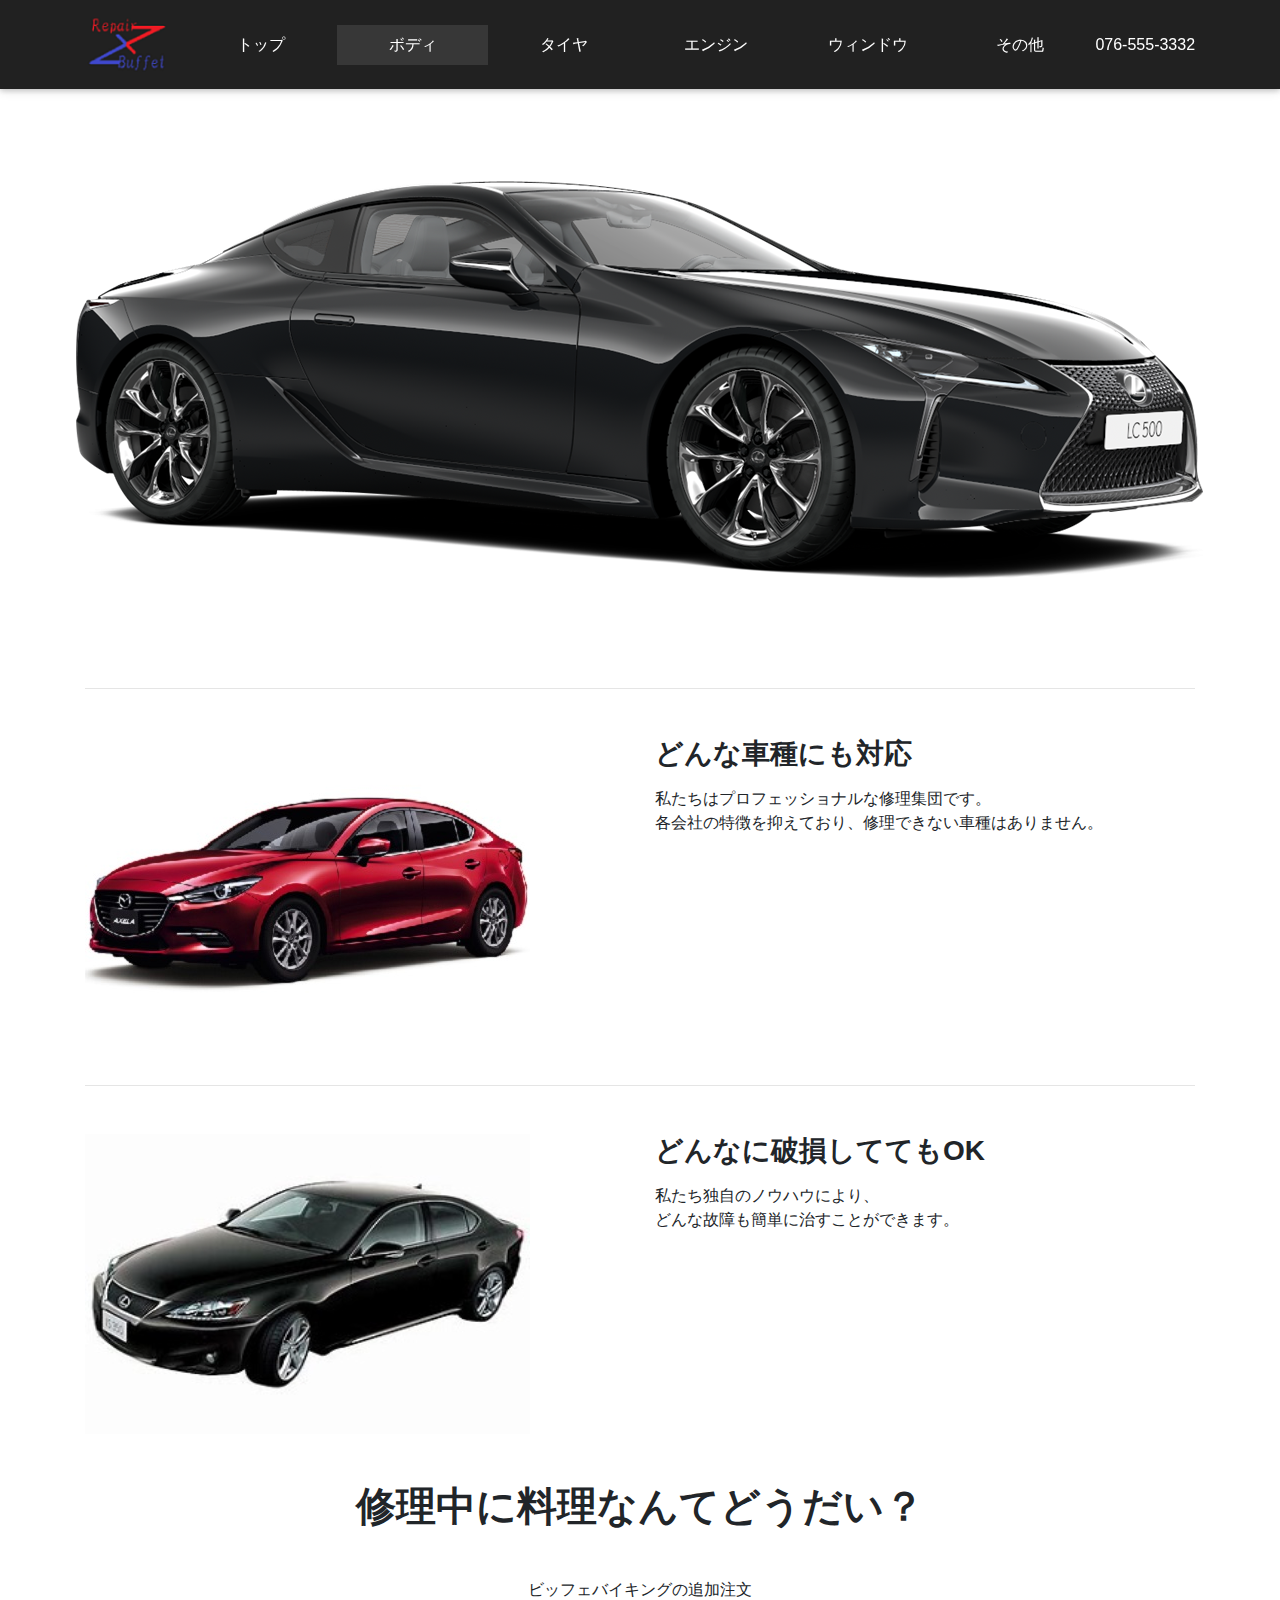
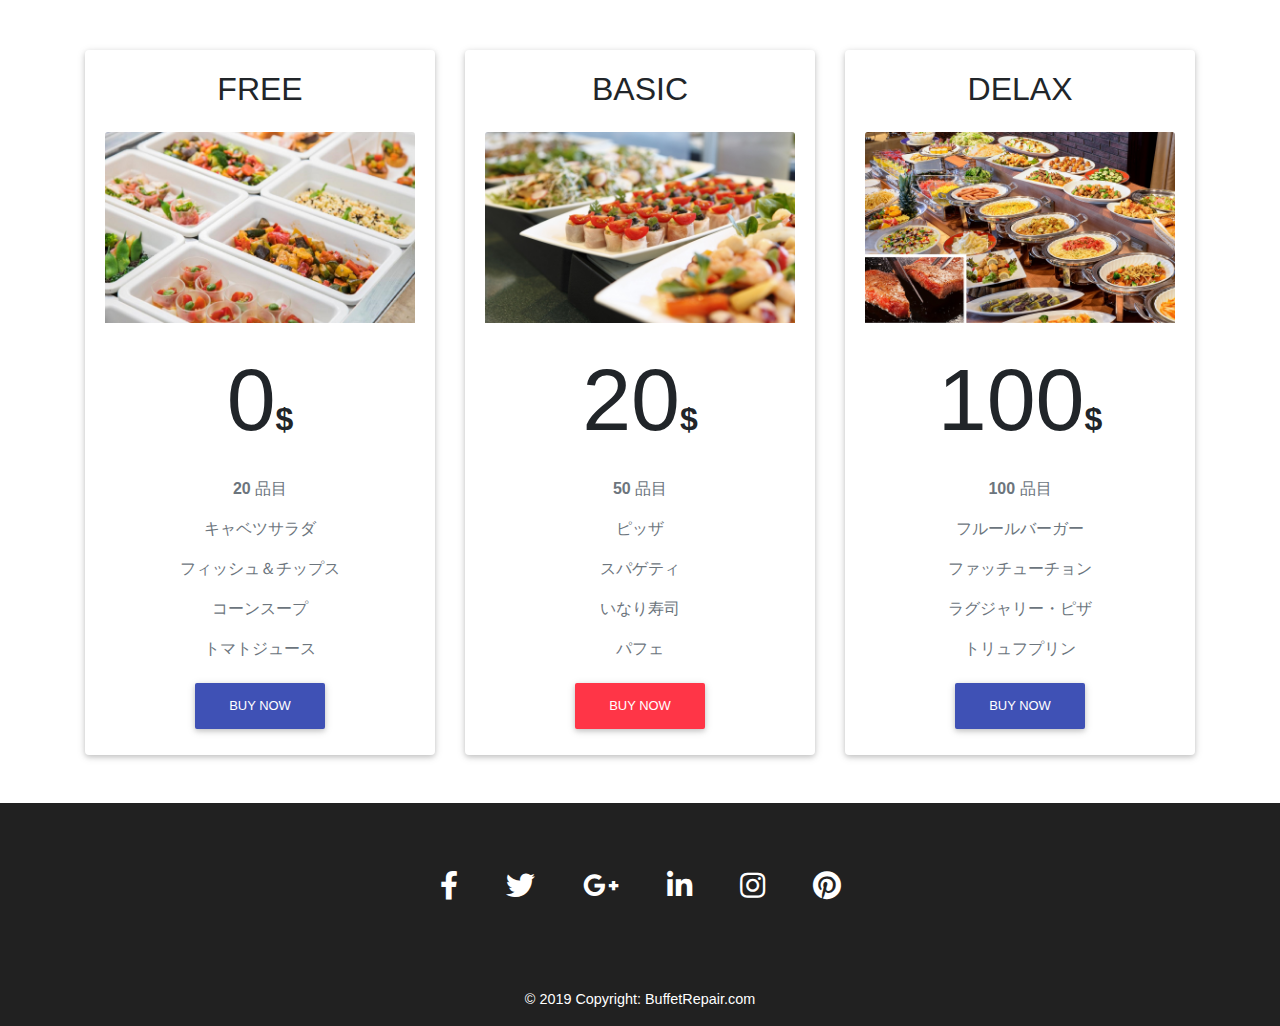
==== body.html @ 9c745245 "my first commit" ====
<!DOCTYPE html>
<html lang="jp">
	<head>
		<meta charset="utf-8">
		<meta name="viewport" content="width=device-width, initial-scale=1, shrink-to-fit=no">
		<meta http-equiv="x-ua-compatible" content="ie=edge">
		<title>BuffetRepair</title>
		<!-- Font Awesome -->
		<link rel="stylesheet" href="https://use.fontawesome.com/releases/v5.8.1/css/all.css">
		<!-- Bootstrap core CSS -->
		<link href="css/bootstrap.min.css" rel="stylesheet">
		<!-- Material Design Bootstrap -->
		<link href="css/mdb.min.css" rel="stylesheet">
		<!-- Your custom styles (optional) -->
		<link href="css/style.min.css" rel="stylesheet">
	</head>
	<body>

		<!-- ヘッダー -->
    <header>

			<!--グローバルナビゲーション-->
			<nav class="navbar fixed-top navbar-expand-lg navbar-dark bg-dark scrolling-navbar">
					<div class="container">

							<!-- ロゴ -->
							<a class="navbar-brand waves-effect" href="https://mdbootstrap.com/docs/jquery/" target="_blank">
									<img src="img/logo.png" />
							</a>

							<!-- Collapse -->
							<button class="navbar-toggler" type="button" data-toggle="collapse" data-target="#navbarSupportedContent" aria-controls="navbarSupportedContent"
									aria-expanded="false" aria-label="Toggle navigation">
									<span class="navbar-toggler-icon"></span>
							</button>

							<!-- Links -->
							<div class="collapse navbar-collapse" id="navbarSupportedContent">

									<!-- Left -->
									<ul class="navbar-nav w-100 nav-justified mr-auto">
											<li class="nav-item">
													<a class="nav-link waves-effect" href="index.html">トップ
													</a>
											</li>
											<li class="nav-item active">
													<a class="nav-link waves-effect" href="body.html">ボディ</a>
													<span class="sr-only">(current)</span>
											</li>
											<li class="nav-item">
													<a class="nav-link waves-effect" href="404.html" target="_blank">タイヤ</a>
											</li>
											<li class="nav-item">
													<a class="nav-link waves-effect" href="404.html" target="_blank">エンジン</a>
											</li>
											<li class="nav-item">
													<a class="nav-link waves-effect" href="404.html" target="_blank">ウィンドウ</a>
											</li>
											<li class="nav-item">
													<a class="nav-link waves-effect" href="404.html" target="_blank">その他</a>
											</li>
											<li>
												<span class="navbar-text white-text">076-555-3332</span>
											</li>
									</ul>
							</div>
					</div>
			</nav>
		</header>
		
		<!--メイン-->
		<main class="mt-5 pt-5">

			<div class="view overlay my-4 zoom">
				<img src="img/body-top.png" class="mx-auto img-fluid" alt="">
			</div>

			<div class="container">

				<hr class="my-5">

				<section class="my-5">

				<div class="row wow fadeInUp">

					<div class="col-lg-6">

						<!-- Featured image -->
						<div class="view overlay">
							<img class="img-fluid" src="img/body1.jpg" alt="Sample image">
							<a>
								<div class="mask rgba-white-slight">
								</div>
							</a>
						</div>
					</div>

					<!-- Grid column -->
					<div class="col-lg-6">

					<!-- Post title -->
					<h3 class="font-weight-bold mb-3">
						<strong>どんな車種にも対応</strong>
					</h3>
					<!-- Excerpt -->
					<p>
						私たちはプロフェッショナルな修理集団です。<br>
						各会社の特徴を抑えており、修理できない車種はありません。<br>
					</p>
					<!-- Post data -->

					</div>

				</div>

				<hr class="my-5">

				<!-- Grid row -->
				<div class="row wow fadeInUp">

					<!-- Grid column -->
					<div class="col-lg-6">
						<!-- Featured image -->
						<div class="view overlay">
							<img class="img-fluid" src="img/body2.png" alt="Sample image">
							<a>
								<div class="mask rgba-white-slight">
								</div>
							</a>
						</div>
					</div>
						<!-- Grid column -->

					<!-- Grid column -->
					<div class="col-lg-6">
					<!-- Post title -->
					<h3 class="font-weight-bold mb-3">
						<strong>どんなに破損しててもOK</strong>
					</h3>
					<p>
							私たち独自のノウハウにより、<br>
							どんな故障も簡単に治すことができます。
					</p>

				</div>

				<hr class="my-5">

			</section>
			
			
			<!-- 値段 -->
			<section class="my-5" id="pricing">

				<!-- Section heading -->
				<h2 class="h1-responsive font-weight-bold text-center my-5">
					修理中に料理なんてどうだい？
				</h2>
				
				<p class="text-center w-responsive mx-auto mb-5">ビッフェバイキングの追加注文</p>
				
				<div class="row wow fadeInUp">

					<div class="col-lg-4 col-md-12 mb-lg-0 mb-4 h-50">

						<!-- Card -->
						<div class="pricing-card card">

							<div class="card-body">

								<!-- Offer -->
								<h2 class="mb-4 text-center">FREE</h2>
								
								<!-- 商品画像 -->
								<img class="card-img-top" src="img/free.jpeg" alt="Card image cap">

								<!--値段 -->
								<h2 class="font-weight-bold text-center my-4"><span class="display-2">0</span>$</h2>

								<ul class="striped mb-0 text-muted list-unstyled text-center">
										<li>
											<p><strong>20</strong> 品目</p>
										</li>

										<li>
											<p>キャベツサラダ</p>
										</li>

										<li>
											<p>フィッシュ＆チップス</p>
										</li>

										<li>
											<p>コーンスープ</p>
										</li>

										<li>
											<p>トマトジュース</p>
										</li>

								</ul>

								<div class="text-center">
									<a class="btn btn-indigo btn-rounded">Buy now</a>
								</div>

							</div>

						</div>

					</div>

					<!-- Grid column -->
					<div class="col-lg-4 col-md-12 mb-lg-0 mb-4">

						<!-- Card -->
						<div class="pricing-card card">

							<!-- Content -->
							<div class="card-body">

								<!-- Offer -->
								<h2 class="mb-4 text-center">BASIC</h2>
								
								<!-- 商品画像 -->
								<img class="card-img-top" src="img/basic.jpg" alt="Card image cap">

								<!--値段 -->
								<h2 class="font-weight-bold text-center my-4"><span class="display-2">20</span>$</h2>
								
								<ul class="striped mb-0 text-muted list-unstyled text-center">
										<li>
											<p><strong>50</strong> 品目</p>
										</li>
										<li>
											<p>ピッザ</p>
										</li>
										<li>
											<p>スパゲティ</p>
										</li>
										<li>
											<p>いなり寿司</p>
										</li>
										<li>
											<p>パフェ</p>
										</li>
								</ul>

								<div class="text-center">
									<a class="btn btn-danger btn-rounded">Buy now</a>
								</div>

							</div>

						</div>
	
					</div>

					<!-- Grid column -->
					<div class="col-lg-4 col-md-12 mb-lg-0 mb-4">

						<!-- Card -->
						<div class="pricing-card card">

							<!-- Content -->
							<div class="card-body">

								<!-- Offer -->
								<h2 class="mb-4 text-center ">DELAX</h2>
								
								<!-- 商品画像 -->
								<img class="card-img-top" src="img/delax.jpg" alt="Card image cap">

								<!--値段 -->
								<h2 class="font-weight-bold text-center my-4"><span class="display-2">100</span>$</h2>
								
								<ul class="striped mb-0 text-muted list-unstyled text-center">
										<li>
											<p><strong>100</strong> 品目</p>
										</li>
										<li>
											<p>フルールバーガー</p>
										</li>
										<li>
											<p>ファッチューチョン</p>
										</li>
										<li>
											<p>ラグジャリー・ピザ</p>
										</li>
										<li>
											<p>トリュフプリン</p>
										</li>
								</ul>

								<div class="text-center">
									<a class="btn btn-indigo btn-rounded">Buy now</a>
								</div>

							</div>

						</div>

					</div>

				</div>
				<!-- Grid row -->

			</section>
			</div>
		</main>
		
		<!--フッター-->
		<footer class="page-footer　text-center font-small bg-dark text-white">
			<!-- Footer Elements -->
			<div class="container">
			<!-- Grid row-->
			<div class="row">
			<!-- Grid column -->
			<div class="col-md-12 py-5">
			<div class="mb-5 flex-center">
			<!-- Facebook -->
			<a class="fb-ic">
				<i class="fab fa-facebook-f fa-lg white-text mr-md-5 mr-3 fa-2x"></i>
			</a>
			<!-- Twitter -->
			<a class="tw-ic">
				<i class="fab fa-twitter fa-lg white-text mr-md-5 mr-3 fa-2x"></i>
			</a>
			<!-- Google +-->
			<a class="gplus-ic">
				<i class="fab fa-google-plus-g fa-lg white-text mr-md-5 mr-3 fa-2x"></i>
			</a>
			<!--Linkedin -->
			<a class="li-ic">
				<i class="fab fa-linkedin-in fa-lg white-text mr-md-5 mr-3 fa-2x"></i>
			</a>
			<!--Instagram-->
			<a class="ins-ic">
				<i class="fab fa-instagram fa-lg white-text mr-md-5 mr-3 fa-2x"></i>
			</a>
			<!--Pinterest-->
			<a class="pin-ic">
				<i class="fab fa-pinterest fa-lg white-text fa-2x"></i>
			</a>
			</div>
			</div>
			</div>
			</div>
			<!--コピーライト-->
			<div class="footer-copyright text-center py-3">
				&#169; 2019 Copyright:
				BuffetRepair.com 
			</div>
		</footer>
		<!-- SCRIPTS -->
		<!-- JQuery -->
		<script type="text/javascript" src="js/jquery-3.4.0.min.js"></script>
		<!-- Bootstrap tooltips -->
		<script type="text/javascript" src="js/popper.min.js"></script>
		<!-- Bootstrap core JavaScript -->
		<script type="text/javascript" src="js/bootstrap.min.js"></script>
		<!-- MDB core JavaScript -->
		<script type="text/javascript" src="js/mdb.min.js"></script>
		<!-- Initializations -->
		<script type="text/javascript">
    // Animations initialization
        new WOW().init();
	</script>
	</body>
</html>
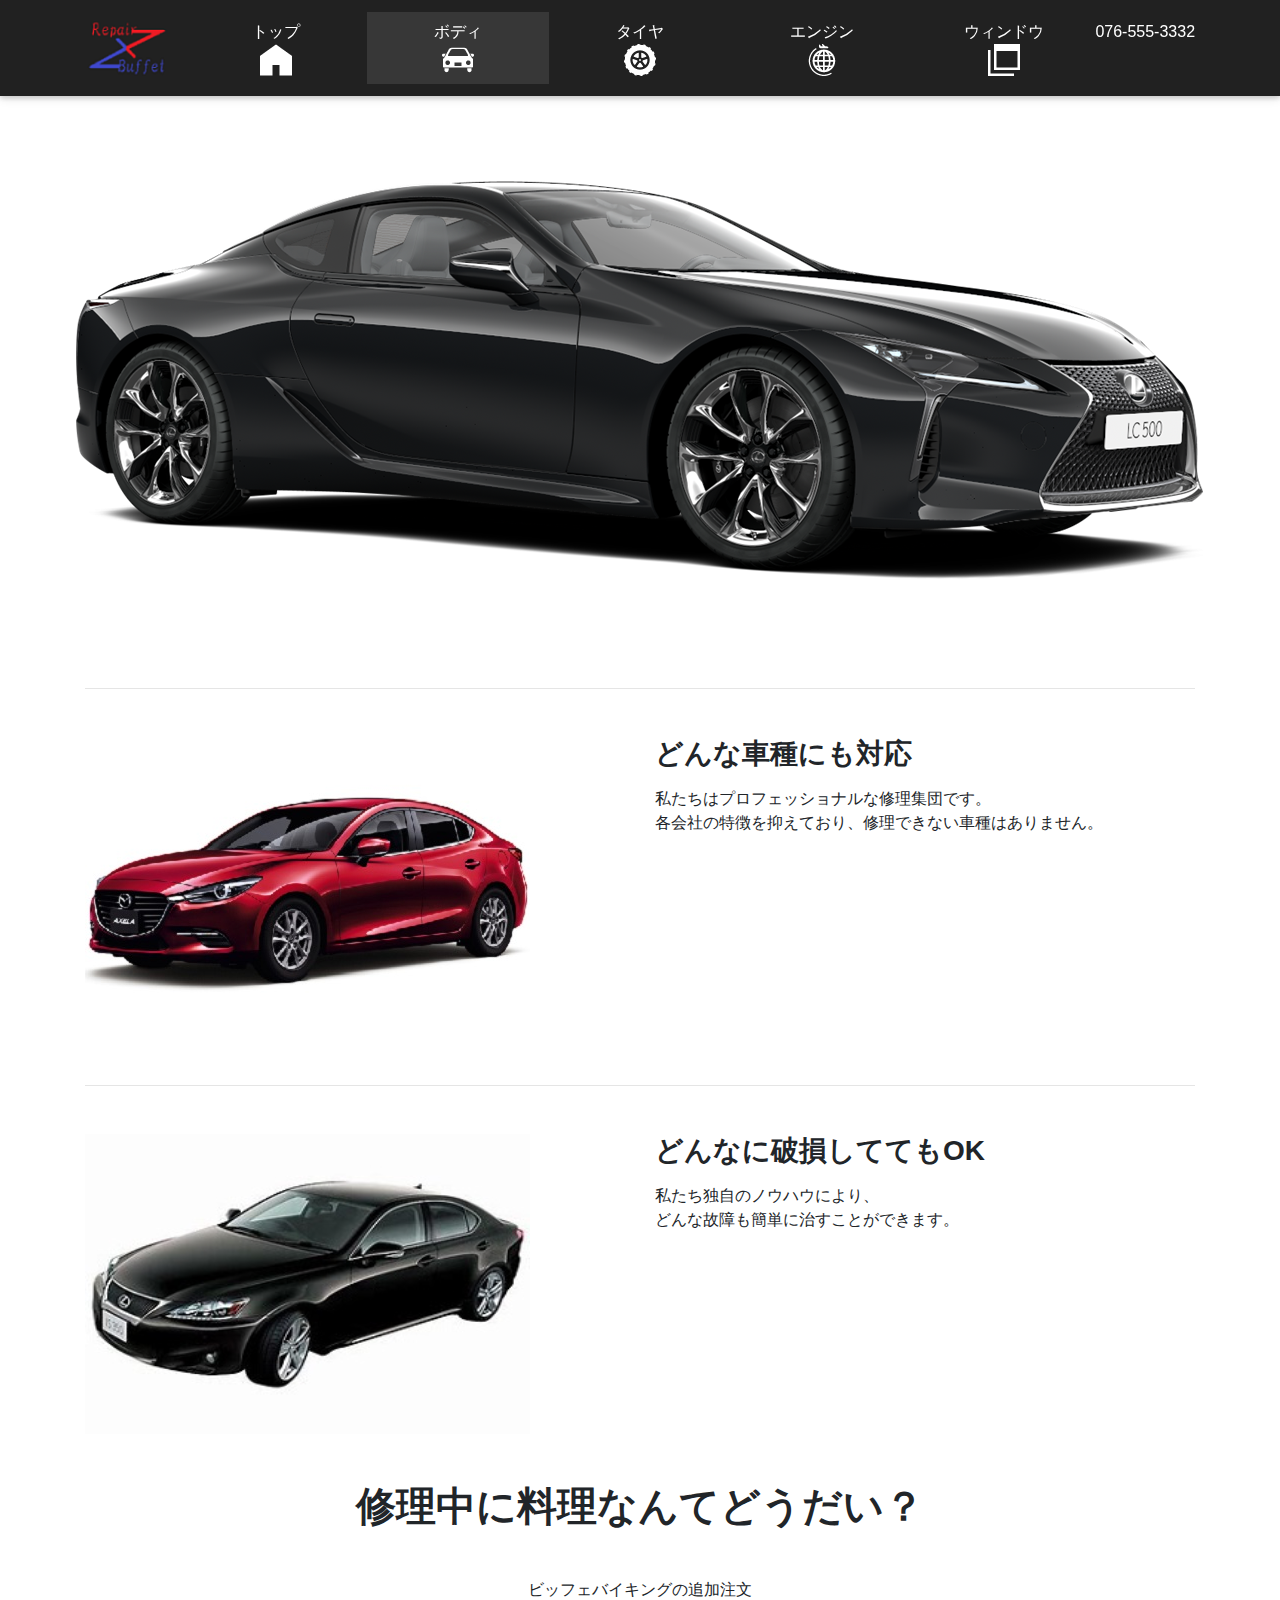
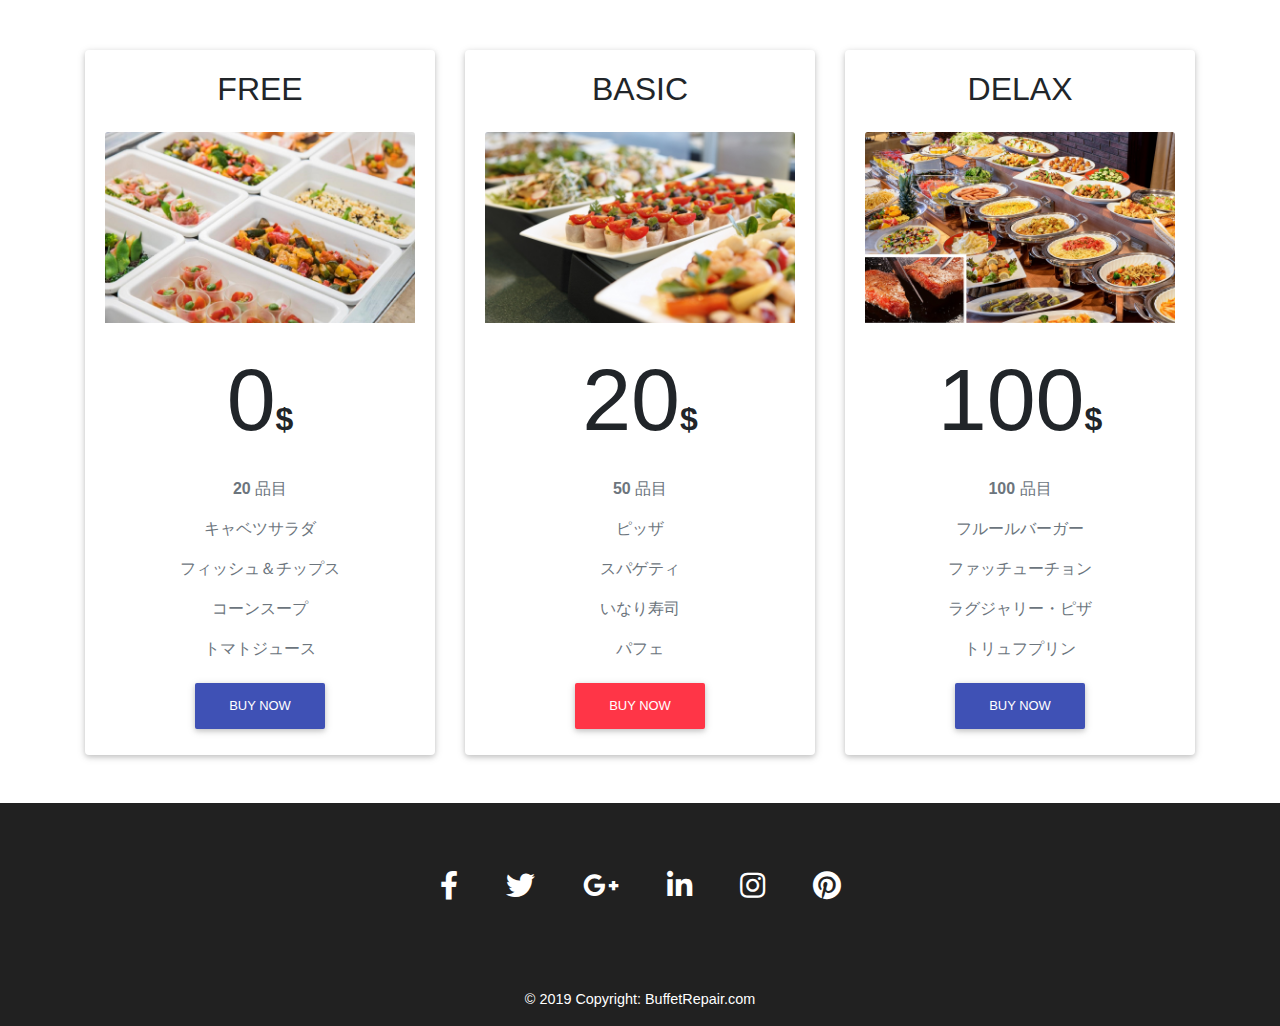
==== commit 0859c261: "2019/07/06" ====
--- a/body.html
+++ b/body.html
@@ -1,85 +1,103 @@
 <!DOCTYPE html>
 <html lang="jp">
-	<head>
-		<meta charset="utf-8">
-		<meta name="viewport" content="width=device-width, initial-scale=1, shrink-to-fit=no">
-		<meta http-equiv="x-ua-compatible" content="ie=edge">
-		<title>BuffetRepair</title>
-		<!-- Font Awesome -->
-		<link rel="stylesheet" href="https://use.fontawesome.com/releases/v5.8.1/css/all.css">
-		<!-- Bootstrap core CSS -->
-		<link href="css/bootstrap.min.css" rel="stylesheet">
-		<!-- Material Design Bootstrap -->
-		<link href="css/mdb.min.css" rel="stylesheet">
-		<!-- Your custom styles (optional) -->
-		<link href="css/style.min.css" rel="stylesheet">
-	</head>
-	<body>
-
-		<!-- ヘッダー -->
-    <header>
-
-			<!--グローバルナビゲーション-->
-			<nav class="navbar fixed-top navbar-expand-lg navbar-dark bg-dark scrolling-navbar">
-					<div class="container">
-
-							<!-- ロゴ -->
-							<a class="navbar-brand waves-effect" href="https://mdbootstrap.com/docs/jquery/" target="_blank">
-									<img src="img/logo.png" />
-							</a>
-
-							<!-- Collapse -->
-							<button class="navbar-toggler" type="button" data-toggle="collapse" data-target="#navbarSupportedContent" aria-controls="navbarSupportedContent"
-									aria-expanded="false" aria-label="Toggle navigation">
-									<span class="navbar-toggler-icon"></span>
-							</button>
-
-							<!-- Links -->
-							<div class="collapse navbar-collapse" id="navbarSupportedContent">
-
-									<!-- Left -->
-									<ul class="navbar-nav w-100 nav-justified mr-auto">
-											<li class="nav-item">
-													<a class="nav-link waves-effect" href="index.html">トップ
-													</a>
-											</li>
-											<li class="nav-item active">
-													<a class="nav-link waves-effect" href="body.html">ボディ</a>
-													<span class="sr-only">(current)</span>
-											</li>
-											<li class="nav-item">
-													<a class="nav-link waves-effect" href="404.html" target="_blank">タイヤ</a>
-											</li>
-											<li class="nav-item">
-													<a class="nav-link waves-effect" href="404.html" target="_blank">エンジン</a>
-											</li>
-											<li class="nav-item">
-													<a class="nav-link waves-effect" href="404.html" target="_blank">ウィンドウ</a>
-											</li>
-											<li class="nav-item">
-													<a class="nav-link waves-effect" href="404.html" target="_blank">その他</a>
-											</li>
-											<li>
-												<span class="navbar-text white-text">076-555-3332</span>
-											</li>
-									</ul>
-							</div>
-					</div>
-			</nav>
-		</header>
-		
-		<!--メイン-->
-		<main class="mt-5 pt-5">
-
-			<div class="view overlay my-4 zoom">
-				<img src="img/body-top.png" class="mx-auto img-fluid" alt="">
+
+<head>
+	<meta charset="utf-8">
+	<meta name="viewport" content="width=device-width, initial-scale=1, shrink-to-fit=no">
+	<meta http-equiv="x-ua-compatible" content="ie=edge">
+	<title>BuffetRepair</title>
+	<!-- Font Awesome -->
+	<link rel="stylesheet" href="https://use.fontawesome.com/releases/v5.8.1/css/all.css">
+	<!-- Bootstrap core CSS -->
+	<link href="css/bootstrap.min.css" rel="stylesheet">
+	<!-- Material Design Bootstrap -->
+	<link href="css/mdb.min.css" rel="stylesheet">
+	<!-- Your custom styles (optional) -->
+	<link href="css/style.min.css" rel="stylesheet">
+</head>
+
+<body>
+
+	<!-- ヘッダー -->
+	<header>
+
+		<!--グローバルナビゲーション-->
+		<nav class="navbar fixed-top navbar-expand-lg navbar-dark bg-dark scrolling-navbar">
+			<div class="container">
+
+				<!-- ロゴ -->
+				<a class="navbar-brand waves-effect" href="https://mdbootstrap.com/docs/jquery/" target="_blank">
+					<img src="img/logo.png" />
+				</a>
+
+				<!-- ハンガーメニュー -->
+				<button class="navbar-toggler" type="button" data-toggle="collapse"
+					data-target="#navbarSupportedContent" aria-controls="navbarSupportedContent" aria-expanded="false"
+					aria-label="Toggle navigation">
+					<span class="navbar-toggler-icon"></span>
+				</button>
+
+				<!-- リンク -->
+				<div class="collapse navbar-collapse" id="navbarSupportedContent">
+
+					<ul class="navbar-nav w-100 nav-justified mr-auto">
+						<li class="nav-item">
+							<a class="nav-link waves-effect" href="index.html">
+								トップ<br />
+								<img src="img/icon-home.png" alt="ホームアイコン" />
+							</a>
+						</li>
+
+						<li class="nav-item active">
+							<a class="nav-link waves-effect" href="body.html">
+								ボディ
+								<span class="sr-only">(current)</span><br />
+								<img src="img/icon-body.png" alt="ボディアイコン" />
+							</a>
+						</li>
+
+						<li class="nav-item">
+							<a class="nav-link waves-effect" href="404.html" target="_blank">
+								タイヤ<br />
+								<img src="img/icon-tire.png" alt="タイヤアイコン" />
+							</a>
+						</li>
+
+						<li class="nav-item">
+							<a class="nav-link waves-effect" href="404.html" target="_blank">
+								エンジン<br />
+								<img src="img/icon-engine.png" alt="エンジンアイコン">
+							</a>
+						</li>
+
+						<li class="nav-item">
+							<a class="nav-link waves-effect" href="404.html" target="_blank">
+								ウィンドウ<br />
+								<img src="img/icon-window.png" alt="ウィンドウアイコン">
+							</a>
+						</li>
+
+						<li>
+							<span class="navbar-text white-text">076-555-3332</span>
+						</li>
+					</ul>
+				</div>
 			</div>
-
-			<div class="container">
-
-				<hr class="my-5">
-
-				<section class="my-5">
+		</nav>
+	</header>
+
+	<!--メイン-->
+	<main class="mt-5 pt-5">
+
+		<div class="view overlay my-4 zoom">
+			<img src="img/body-top.png" class="mx-auto img-fluid" alt="">
+		</div>
+
+		<div class="container">
+
+			<hr class="my-5">
+
+			<section class="my-5">
 
 				<div class="row wow fadeInUp">
 
@@ -95,30 +113,23 @@
 						</div>
 					</div>
 
-					<!-- Grid column -->
 					<div class="col-lg-6">
 
-					<!-- Post title -->
-					<h3 class="font-weight-bold mb-3">
-						<strong>どんな車種にも対応</strong>
-					</h3>
-					<!-- Excerpt -->
-					<p>
-						私たちはプロフェッショナルな修理集団です。<br>
-						各会社の特徴を抑えており、修理できない車種はありません。<br>
-					</p>
-					<!-- Post data -->
-
-					</div>
-
+						<h3 class="font-weight-bold mb-3">
+							<strong>どんな車種にも対応</strong>
+						</h3>
+
+						<p>
+							私たちはプロフェッショナルな修理集団です。<br>
+							各会社の特徴を抑えており、修理できない車種はありません。<br>
+						</p>
+					</div>
 				</div>
 
 				<hr class="my-5">
 
-				<!-- Grid row -->
 				<div class="row wow fadeInUp">
 
-					<!-- Grid column -->
 					<div class="col-lg-6">
 						<!-- Featured image -->
 						<div class="view overlay">
@@ -129,26 +140,24 @@
 							</a>
 						</div>
 					</div>
-						<!-- Grid column -->
 
 					<!-- Grid column -->
 					<div class="col-lg-6">
-					<!-- Post title -->
-					<h3 class="font-weight-bold mb-3">
-						<strong>どんなに破損しててもOK</strong>
-					</h3>
-					<p>
+						<!-- Post title -->
+						<h3 class="font-weight-bold mb-3">
+							<strong>どんなに破損しててもOK</strong>
+						</h3>
+						<p>
 							私たち独自のノウハウにより、<br>
 							どんな故障も簡単に治すことができます。
-					</p>
-
-				</div>
-
-				<hr class="my-5">
+						</p>
+					</div>
+
+					<hr class="my-5">
 
 			</section>
-			
-			
+
+
 			<!-- 値段 -->
 			<section class="my-5" id="pricing">
 
@@ -156,9 +165,9 @@
 				<h2 class="h1-responsive font-weight-bold text-center my-5">
 					修理中に料理なんてどうだい？
 				</h2>
-				
+
 				<p class="text-center w-responsive mx-auto mb-5">ビッフェバイキングの追加注文</p>
-				
+
 				<div class="row wow fadeInUp">
 
 					<div class="col-lg-4 col-md-12 mb-lg-0 mb-4 h-50">
@@ -170,7 +179,7 @@
 
 								<!-- Offer -->
 								<h2 class="mb-4 text-center">FREE</h2>
-								
+
 								<!-- 商品画像 -->
 								<img class="card-img-top" src="img/free.jpeg" alt="Card image cap">
 
@@ -178,25 +187,25 @@
 								<h2 class="font-weight-bold text-center my-4"><span class="display-2">0</span>$</h2>
 
 								<ul class="striped mb-0 text-muted list-unstyled text-center">
-										<li>
-											<p><strong>20</strong> 品目</p>
-										</li>
-
-										<li>
-											<p>キャベツサラダ</p>
-										</li>
-
-										<li>
-											<p>フィッシュ＆チップス</p>
-										</li>
-
-										<li>
-											<p>コーンスープ</p>
-										</li>
-
-										<li>
-											<p>トマトジュース</p>
-										</li>
+									<li>
+										<p><strong>20</strong> 品目</p>
+									</li>
+
+									<li>
+										<p>キャベツサラダ</p>
+									</li>
+
+									<li>
+										<p>フィッシュ＆チップス</p>
+									</li>
+
+									<li>
+										<p>コーンスープ</p>
+									</li>
+
+									<li>
+										<p>トマトジュース</p>
+									</li>
 
 								</ul>
 
@@ -221,29 +230,29 @@
 
 								<!-- Offer -->
 								<h2 class="mb-4 text-center">BASIC</h2>
-								
+
 								<!-- 商品画像 -->
 								<img class="card-img-top" src="img/basic.jpg" alt="Card image cap">
 
 								<!--値段 -->
 								<h2 class="font-weight-bold text-center my-4"><span class="display-2">20</span>$</h2>
-								
+
 								<ul class="striped mb-0 text-muted list-unstyled text-center">
-										<li>
-											<p><strong>50</strong> 品目</p>
-										</li>
-										<li>
-											<p>ピッザ</p>
-										</li>
-										<li>
-											<p>スパゲティ</p>
-										</li>
-										<li>
-											<p>いなり寿司</p>
-										</li>
-										<li>
-											<p>パフェ</p>
-										</li>
+									<li>
+										<p><strong>50</strong> 品目</p>
+									</li>
+									<li>
+										<p>ピッザ</p>
+									</li>
+									<li>
+										<p>スパゲティ</p>
+									</li>
+									<li>
+										<p>いなり寿司</p>
+									</li>
+									<li>
+										<p>パフェ</p>
+									</li>
 								</ul>
 
 								<div class="text-center">
@@ -253,118 +262,110 @@
 							</div>
 
 						</div>
-	
-					</div>
-
-					<!-- Grid column -->
+
+					</div>
+
 					<div class="col-lg-4 col-md-12 mb-lg-0 mb-4">
 
-						<!-- Card -->
 						<div class="pricing-card card">
 
-							<!-- Content -->
 							<div class="card-body">
 
-								<!-- Offer -->
 								<h2 class="mb-4 text-center ">DELAX</h2>
-								
+
 								<!-- 商品画像 -->
 								<img class="card-img-top" src="img/delax.jpg" alt="Card image cap">
 
 								<!--値段 -->
 								<h2 class="font-weight-bold text-center my-4"><span class="display-2">100</span>$</h2>
-								
+
 								<ul class="striped mb-0 text-muted list-unstyled text-center">
-										<li>
-											<p><strong>100</strong> 品目</p>
-										</li>
-										<li>
-											<p>フルールバーガー</p>
-										</li>
-										<li>
-											<p>ファッチューチョン</p>
-										</li>
-										<li>
-											<p>ラグジャリー・ピザ</p>
-										</li>
-										<li>
-											<p>トリュフプリン</p>
-										</li>
+									<li>
+										<p><strong>100</strong> 品目</p>
+									</li>
+									<li>
+										<p>フルールバーガー</p>
+									</li>
+									<li>
+										<p>ファッチューチョン</p>
+									</li>
+									<li>
+										<p>ラグジャリー・ピザ</p>
+									</li>
+									<li>
+										<p>トリュフプリン</p>
+									</li>
 								</ul>
 
 								<div class="text-center">
 									<a class="btn btn-indigo btn-rounded">Buy now</a>
 								</div>
-
 							</div>
-
-						</div>
-
-					</div>
-
+						</div>
+					</div>
 				</div>
-				<!-- Grid row -->
-
 			</section>
-			</div>
-		</main>
-		
-		<!--フッター-->
-		<footer class="page-footer　text-center font-small bg-dark text-white">
-			<!-- Footer Elements -->
-			<div class="container">
+		</div>
+	</main>
+
+	<!--フッター-->
+	<footer class="page-footer　text-center font-small bg-dark text-white">
+		<!-- Footer Elements -->
+		<div class="container">
 			<!-- Grid row-->
 			<div class="row">
-			<!-- Grid column -->
-			<div class="col-md-12 py-5">
-			<div class="mb-5 flex-center">
-			<!-- Facebook -->
-			<a class="fb-ic">
-				<i class="fab fa-facebook-f fa-lg white-text mr-md-5 mr-3 fa-2x"></i>
-			</a>
-			<!-- Twitter -->
-			<a class="tw-ic">
-				<i class="fab fa-twitter fa-lg white-text mr-md-5 mr-3 fa-2x"></i>
-			</a>
-			<!-- Google +-->
-			<a class="gplus-ic">
-				<i class="fab fa-google-plus-g fa-lg white-text mr-md-5 mr-3 fa-2x"></i>
-			</a>
-			<!--Linkedin -->
-			<a class="li-ic">
-				<i class="fab fa-linkedin-in fa-lg white-text mr-md-5 mr-3 fa-2x"></i>
-			</a>
-			<!--Instagram-->
-			<a class="ins-ic">
-				<i class="fab fa-instagram fa-lg white-text mr-md-5 mr-3 fa-2x"></i>
-			</a>
-			<!--Pinterest-->
-			<a class="pin-ic">
-				<i class="fab fa-pinterest fa-lg white-text fa-2x"></i>
-			</a>
+				<!-- Grid column -->
+				<div class="col-md-12 py-5">
+					<div class="mb-5 flex-center">
+						<!-- Facebook -->
+						<a class="fb-ic">
+							<i class="fab fa-facebook-f fa-lg white-text mr-md-5 mr-3 fa-2x"></i>
+						</a>
+						<!-- Twitter -->
+						<a class="tw-ic">
+							<i class="fab fa-twitter fa-lg white-text mr-md-5 mr-3 fa-2x"></i>
+						</a>
+						<!-- Google +-->
+						<a class="gplus-ic">
+							<i class="fab fa-google-plus-g fa-lg white-text mr-md-5 mr-3 fa-2x"></i>
+						</a>
+						<!--Linkedin -->
+						<a class="li-ic">
+							<i class="fab fa-linkedin-in fa-lg white-text mr-md-5 mr-3 fa-2x"></i>
+						</a>
+						<!--Instagram-->
+						<a class="ins-ic">
+							<i class="fab fa-instagram fa-lg white-text mr-md-5 mr-3 fa-2x"></i>
+						</a>
+						<!--Pinterest-->
+						<a class="pin-ic">
+							<i class="fab fa-pinterest fa-lg white-text fa-2x"></i>
+						</a>
+					</div>
+				</div>
 			</div>
-			</div>
-			</div>
-			</div>
-			<!--コピーライト-->
-			<div class="footer-copyright text-center py-3">
-				&#169; 2019 Copyright:
-				BuffetRepair.com 
-			</div>
-		</footer>
-		<!-- SCRIPTS -->
-		<!-- JQuery -->
-		<script type="text/javascript" src="js/jquery-3.4.0.min.js"></script>
-		<!-- Bootstrap tooltips -->
-		<script type="text/javascript" src="js/popper.min.js"></script>
-		<!-- Bootstrap core JavaScript -->
-		<script type="text/javascript" src="js/bootstrap.min.js"></script>
-		<!-- MDB core JavaScript -->
-		<script type="text/javascript" src="js/mdb.min.js"></script>
-		<!-- Initializations -->
-		<script type="text/javascript">
-    // Animations initialization
-        new WOW().init();
+		</div>
+
+		<!--コピーライト-->
+		<div class="footer-copyright text-center py-3">
+			&#169; 2019 Copyright:
+			BuffetRepair.com
+		</div>
+	</footer>
+	<!-- SCRIPTS -->
+	<!-- JQuery -->
+	<script type="text/javascript" src="js/jquery-3.4.0.min.js"></script>
+	<!-- Bootstrap tooltips -->
+	<script type="text/javascript" src="js/popper.min.js"></script>
+	<!-- Bootstrap core JavaScript -->
+	<script type="text/javascript" src="js/bootstrap.min.js"></script>
+	<!-- MDB core JavaScript -->
+	<script type="text/javascript" src="js/mdb.min.js"></script>
+	<!-- Initializations -->
+	<script type="text/javascript">
+		// Animations initialization
+		new WOW().init();
 	</script>
-	</body>
+</body>
+
 </html>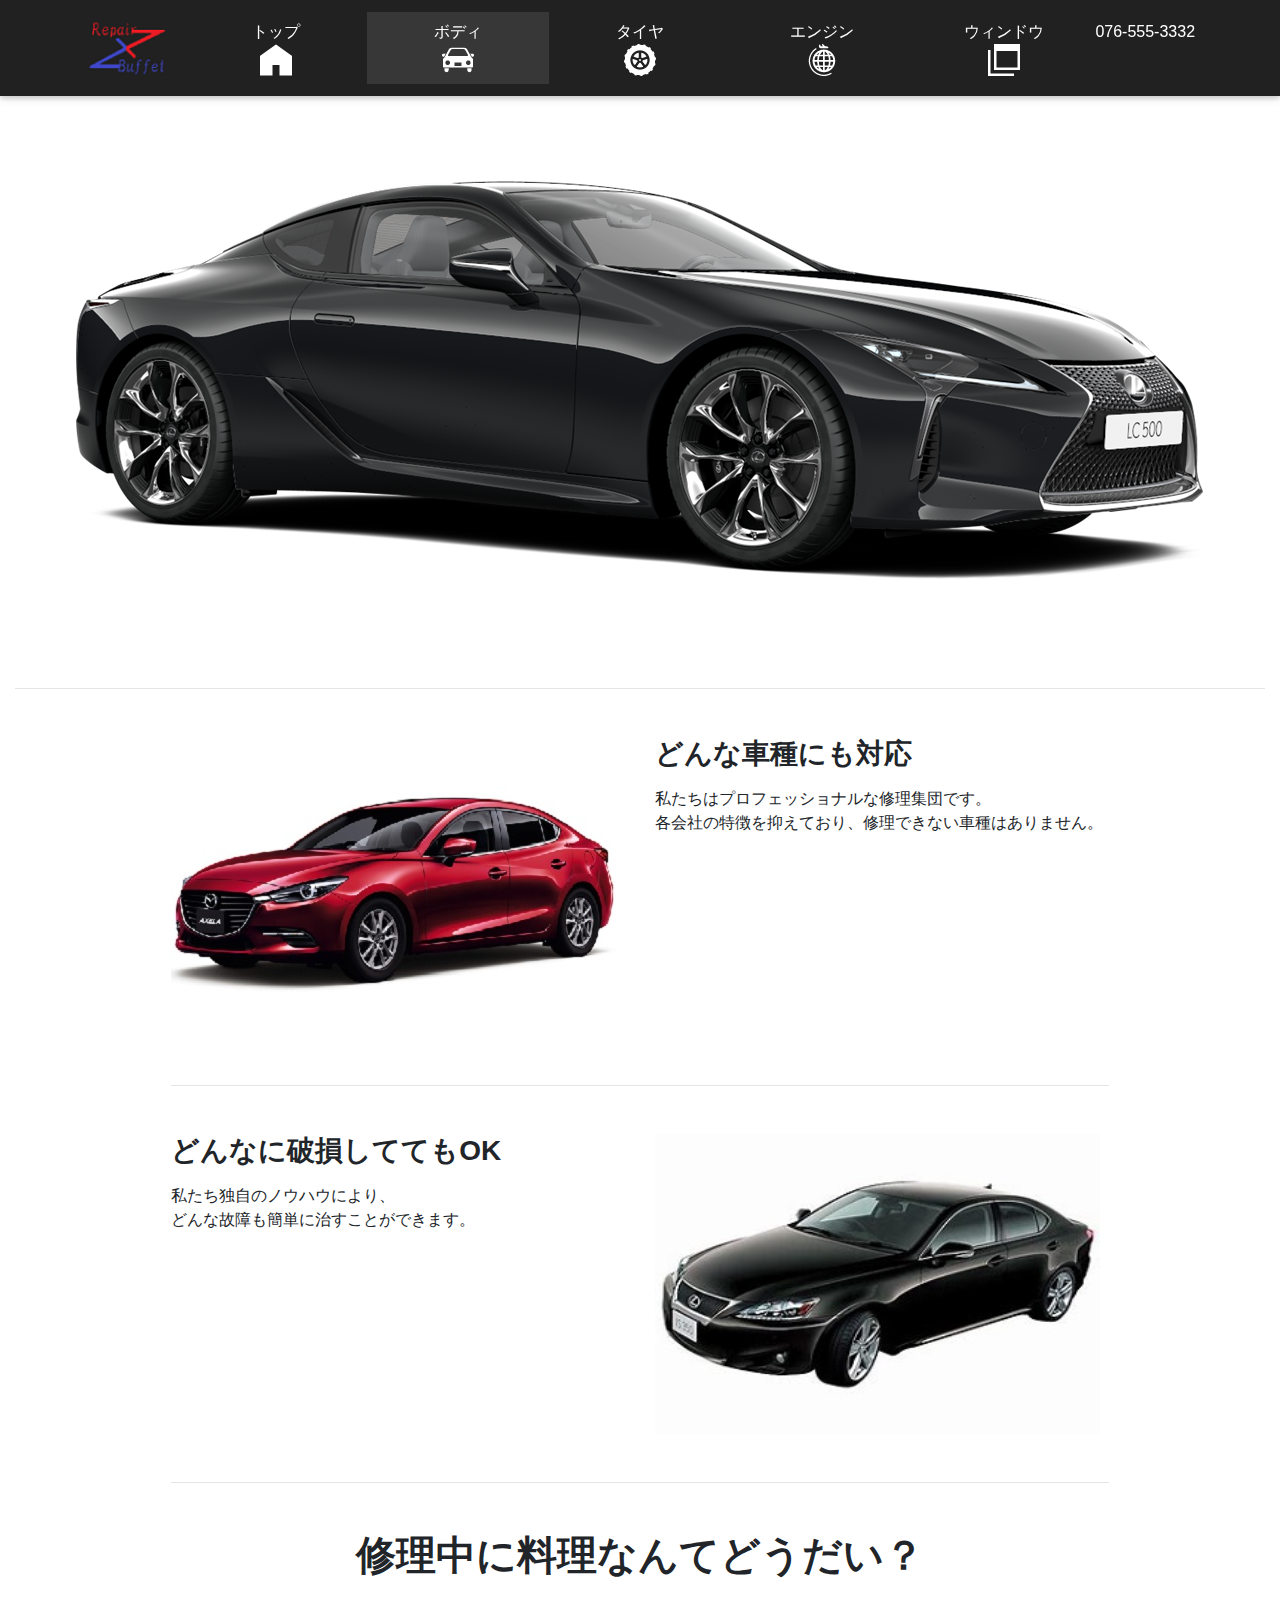
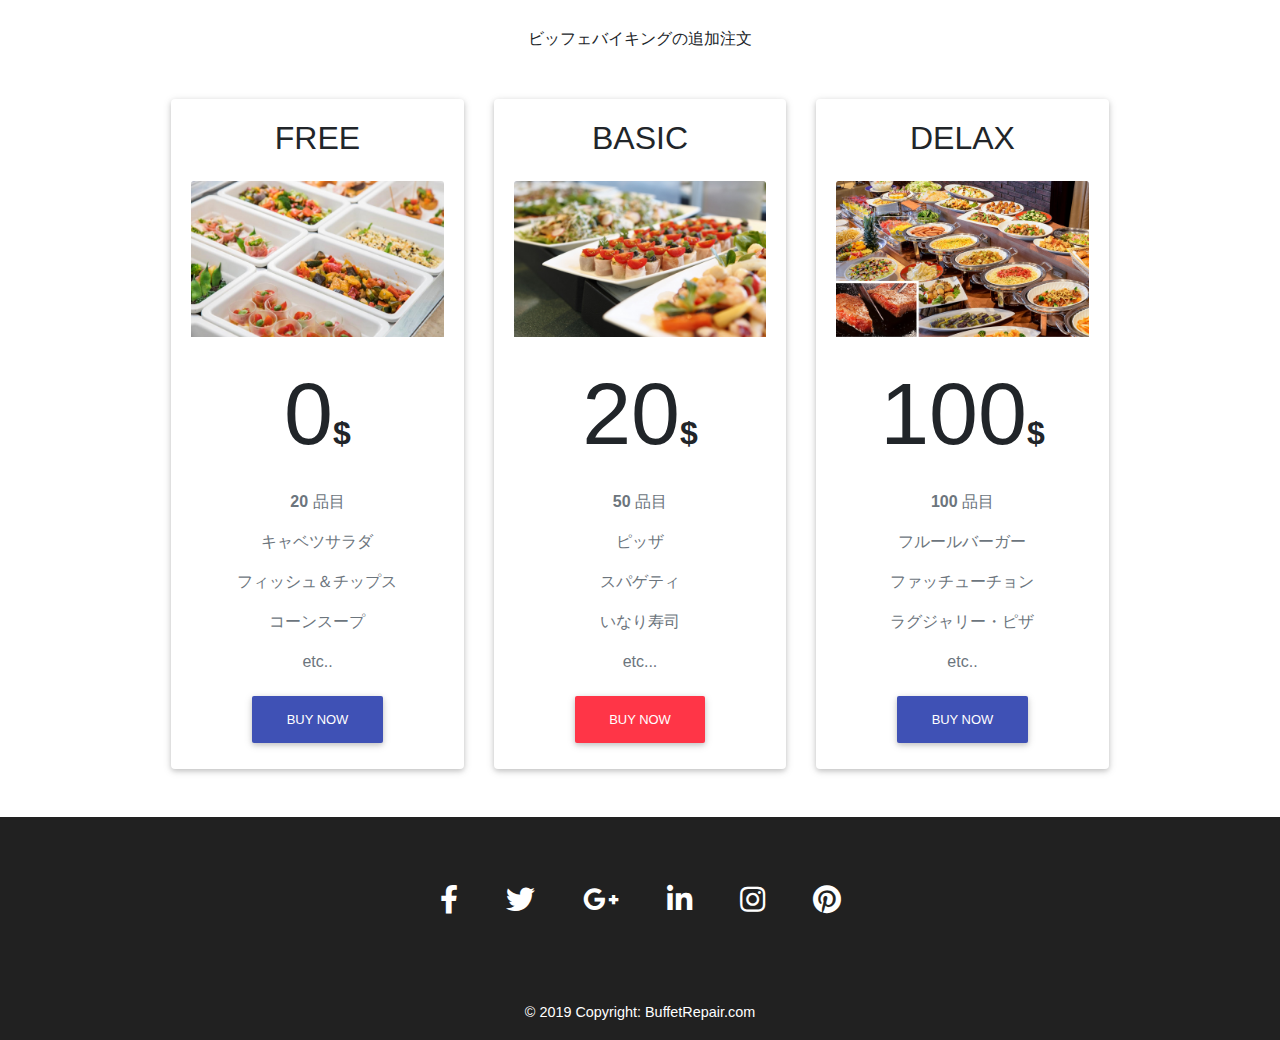
==== commit d8d16a5e: "2019/07/07" ====
--- a/body.html
+++ b/body.html
@@ -5,7 +5,8 @@
 	<meta charset="utf-8">
 	<meta name="viewport" content="width=device-width, initial-scale=1, shrink-to-fit=no">
 	<meta http-equiv="x-ua-compatible" content="ie=edge">
-	<title>BuffetRepair</title>
+	<title>ボディの修理</title>
+
 	<!-- Font Awesome -->
 	<link rel="stylesheet" href="https://use.fontawesome.com/releases/v5.8.1/css/all.css">
 	<!-- Bootstrap core CSS -->
@@ -87,234 +88,218 @@
 	</header>
 
 	<!--メイン-->
-	<main class="mt-5 pt-5">
-
-		<div class="view overlay my-4 zoom">
-			<img src="img/body-top.png" class="mx-auto img-fluid" alt="">
-		</div>
-
-		<div class="container">
+	<main>
+		<div class="container-fluid mt-5 pt-5">
+			<div class="view overlay my-4 zoom">
+				<img src="img/body-top.png" class="mx-auto img-fluid" alt="">
+			</div>
 
 			<hr class="my-5">
 
-			<section class="my-5">
-
-				<div class="row wow fadeInUp">
-
-					<div class="col-lg-6">
-
-						<!-- Featured image -->
-						<div class="view overlay">
-							<img class="img-fluid" src="img/body1.jpg" alt="Sample image">
-							<a>
-								<div class="mask rgba-white-slight">
+			<div class="w-75 mx-auto">
+				<!-- セクション: 修理の概要-->
+				<section class="my-5">
+					<div class="row wow fadeInUp">
+						<div class="col-lg-6">
+
+							<div class="view overlay">
+								<img class="img-fluid" src="img/body1.jpg" alt="Sample image">
+								<a>
+									<div class="mask rgba-white-slight">
+									</div>
+								</a>
+							</div>
+						</div>
+
+						<div class="col-lg-6">
+
+							<h3 class="font-weight-bold mb-3">
+								<strong>どんな車種にも対応</strong>
+							</h3>
+
+							<p>
+								私たちはプロフェッショナルな修理集団です。<br />
+								各会社の特徴を抑えており、修理できない車種はありません。<br />
+							</p>
+						</div>
+					</div>
+
+					<hr class="my-5">
+
+					<div class="row wow fadeInUp">
+						<div class="col-lg-6">
+							<h3 class="font-weight-bold mb-3">
+								<strong>どんなに破損しててもOK</strong>
+							</h3>
+							<p>
+								私たち独自のノウハウにより、<br />
+								どんな故障も簡単に治すことができます。
+							</p>
+						</div>
+
+						<div class="col-lg-6">
+							<!-- Featured image -->
+							<div class="view overlay">
+								<img class="img-fluid" src="img/body2.png" alt="Sample image">
+								<a>
+									<div class="mask rgba-white-slight">
+									</div>
+								</a>
+							</div>
+						</div>
+					</div>
+				</section>
+
+				<hr class="my-5">
+
+				<!-- セクション: 値段 -->
+				<section class="my-5" id="pricing">
+
+					<h2 class="h1-responsive font-weight-bold text-center my-5">
+						修理中に料理なんてどうだい？
+					</h2>
+
+					<p class="text-center w-responsive mx-auto mb-5">ビッフェバイキングの追加注文</p>
+
+					<div class="row wow fadeInUp">
+						<div class="col-lg-4 col-md-12 mb-lg-0 mb-4 h-50">
+							<div class="pricing-card card">
+
+								<div class="card-body">
+									<!-- プラン -->
+									<h2 class="mb-4 text-center">FREE</h2>
+
+									<!-- 商品画像 -->
+									<img class="card-img-top" src="img/free.jpeg" alt="Card image cap">
+
+									<!-- 値段 -->
+									<h2 class="font-weight-bold text-center my-4"><span class="display-2">0</span>$</h2>
+
+									<!-- 品目 -->
+									<ul class="striped mb-0 text-muted list-unstyled text-center">
+										<li>
+											<p><strong>20</strong> 品目</p>
+										</li>
+
+										<li>
+											<p>キャベツサラダ</p>
+										</li>
+
+										<li>
+											<p>フィッシュ＆チップス</p>
+										</li>
+
+										<li>
+											<p>コーンスープ</p>
+										</li>
+
+										<li>
+											<p>etc..</p>
+										</li>
+
+									</ul>
+
+									<div class="text-center">
+										<a class="btn btn-indigo btn-rounded">Buy now</a>
+									</div>
+
 								</div>
-							</a>
+
+							</div>
+
+						</div>
+
+						<div class="col-lg-4 col-md-12 mb-lg-0 mb-4">
+							<div class="pricing-card card">
+								<div class="card-body">
+
+									<!-- プラン -->
+									<h2 class="mb-4 text-center">BASIC</h2>
+
+									<!-- 商品画像 -->
+									<img class="card-img-top" src="img/basic.jpg" alt="Card image cap">
+
+									<!-- 値段 -->
+									<h2 class="font-weight-bold text-center my-4"><span class="display-2">20</span>$
+									</h2>
+
+									<!-- 品目 -->
+									<ul class="striped mb-0 text-muted list-unstyled text-center">
+										<li>
+											<p><strong>50</strong> 品目</p>
+										</li>
+										<li>
+											<p>ピッザ</p>
+										</li>
+										<li>
+											<p>スパゲティ</p>
+										</li>
+										<li>
+											<p>いなり寿司</p>
+										</li>
+										<li>
+											<p>etc...</p>
+										</li>
+									</ul>
+
+									<div class="text-center">
+										<a class="btn btn-danger btn-rounded">Buy now</a>
+									</div>
+
+								</div>
+
+							</div>
+
+						</div>
+
+						<div class="col-lg-4 col-md-12 mb-lg-0 mb-4">
+							<div class="pricing-card card">
+								<div class="card-body">
+									<!-- プラン -->
+									<h2 class="mb-4 text-center ">DELAX</h2>
+
+									<!-- 商品画像 -->
+									<img class="card-img-top" src="img/delax.jpg" alt="Card image cap">
+
+									<!--値段 -->
+									<h2 class="font-weight-bold text-center my-4"><span class="display-2">100</span>$
+									</h2>
+
+									<!-- 品目 -->
+									<ul class="striped mb-0 text-muted list-unstyled text-center">
+										<li>
+											<p><strong>100</strong> 品目</p>
+										</li>
+										<li>
+											<p>フルールバーガー</p>
+										</li>
+										<li>
+											<p>ファッチューチョン</p>
+										</li>
+										<li>
+											<p>ラグジャリー・ピザ</p>
+										</li>
+										<li>
+											<p>etc..</p>
+										</li>
+									</ul>
+
+									<div class="text-center">
+										<a class="btn btn-indigo btn-rounded">Buy now</a>
+									</div>
+								</div>
+							</div>
 						</div>
 					</div>
-
-					<div class="col-lg-6">
-
-						<h3 class="font-weight-bold mb-3">
-							<strong>どんな車種にも対応</strong>
-						</h3>
-
-						<p>
-							私たちはプロフェッショナルな修理集団です。<br>
-							各会社の特徴を抑えており、修理できない車種はありません。<br>
-						</p>
-					</div>
-				</div>
-
-				<hr class="my-5">
-
-				<div class="row wow fadeInUp">
-
-					<div class="col-lg-6">
-						<!-- Featured image -->
-						<div class="view overlay">
-							<img class="img-fluid" src="img/body2.png" alt="Sample image">
-							<a>
-								<div class="mask rgba-white-slight">
-								</div>
-							</a>
-						</div>
-					</div>
-
-					<!-- Grid column -->
-					<div class="col-lg-6">
-						<!-- Post title -->
-						<h3 class="font-weight-bold mb-3">
-							<strong>どんなに破損しててもOK</strong>
-						</h3>
-						<p>
-							私たち独自のノウハウにより、<br>
-							どんな故障も簡単に治すことができます。
-						</p>
-					</div>
-
-					<hr class="my-5">
-
-			</section>
-
-
-			<!-- 値段 -->
-			<section class="my-5" id="pricing">
-
-				<!-- Section heading -->
-				<h2 class="h1-responsive font-weight-bold text-center my-5">
-					修理中に料理なんてどうだい？
-				</h2>
-
-				<p class="text-center w-responsive mx-auto mb-5">ビッフェバイキングの追加注文</p>
-
-				<div class="row wow fadeInUp">
-
-					<div class="col-lg-4 col-md-12 mb-lg-0 mb-4 h-50">
-
-						<!-- Card -->
-						<div class="pricing-card card">
-
-							<div class="card-body">
-
-								<!-- Offer -->
-								<h2 class="mb-4 text-center">FREE</h2>
-
-								<!-- 商品画像 -->
-								<img class="card-img-top" src="img/free.jpeg" alt="Card image cap">
-
-								<!--値段 -->
-								<h2 class="font-weight-bold text-center my-4"><span class="display-2">0</span>$</h2>
-
-								<ul class="striped mb-0 text-muted list-unstyled text-center">
-									<li>
-										<p><strong>20</strong> 品目</p>
-									</li>
-
-									<li>
-										<p>キャベツサラダ</p>
-									</li>
-
-									<li>
-										<p>フィッシュ＆チップス</p>
-									</li>
-
-									<li>
-										<p>コーンスープ</p>
-									</li>
-
-									<li>
-										<p>トマトジュース</p>
-									</li>
-
-								</ul>
-
-								<div class="text-center">
-									<a class="btn btn-indigo btn-rounded">Buy now</a>
-								</div>
-
-							</div>
-
-						</div>
-
-					</div>
-
-					<!-- Grid column -->
-					<div class="col-lg-4 col-md-12 mb-lg-0 mb-4">
-
-						<!-- Card -->
-						<div class="pricing-card card">
-
-							<!-- Content -->
-							<div class="card-body">
-
-								<!-- Offer -->
-								<h2 class="mb-4 text-center">BASIC</h2>
-
-								<!-- 商品画像 -->
-								<img class="card-img-top" src="img/basic.jpg" alt="Card image cap">
-
-								<!--値段 -->
-								<h2 class="font-weight-bold text-center my-4"><span class="display-2">20</span>$</h2>
-
-								<ul class="striped mb-0 text-muted list-unstyled text-center">
-									<li>
-										<p><strong>50</strong> 品目</p>
-									</li>
-									<li>
-										<p>ピッザ</p>
-									</li>
-									<li>
-										<p>スパゲティ</p>
-									</li>
-									<li>
-										<p>いなり寿司</p>
-									</li>
-									<li>
-										<p>パフェ</p>
-									</li>
-								</ul>
-
-								<div class="text-center">
-									<a class="btn btn-danger btn-rounded">Buy now</a>
-								</div>
-
-							</div>
-
-						</div>
-
-					</div>
-
-					<div class="col-lg-4 col-md-12 mb-lg-0 mb-4">
-
-						<div class="pricing-card card">
-
-							<div class="card-body">
-
-								<h2 class="mb-4 text-center ">DELAX</h2>
-
-								<!-- 商品画像 -->
-								<img class="card-img-top" src="img/delax.jpg" alt="Card image cap">
-
-								<!--値段 -->
-								<h2 class="font-weight-bold text-center my-4"><span class="display-2">100</span>$</h2>
-
-								<ul class="striped mb-0 text-muted list-unstyled text-center">
-									<li>
-										<p><strong>100</strong> 品目</p>
-									</li>
-									<li>
-										<p>フルールバーガー</p>
-									</li>
-									<li>
-										<p>ファッチューチョン</p>
-									</li>
-									<li>
-										<p>ラグジャリー・ピザ</p>
-									</li>
-									<li>
-										<p>トリュフプリン</p>
-									</li>
-								</ul>
-
-								<div class="text-center">
-									<a class="btn btn-indigo btn-rounded">Buy now</a>
-								</div>
-							</div>
-						</div>
-					</div>
-				</div>
-			</section>
+				</section>
+			</div>
 		</div>
 	</main>
 
 	<!--フッター-->
 	<footer class="page-footer　text-center font-small bg-dark text-white">
-		<!-- Footer Elements -->
 		<div class="container">
-			<!-- Grid row-->
 			<div class="row">
-				<!-- Grid column -->
 				<div class="col-md-12 py-5">
 					<div class="mb-5 flex-center">
 						<!-- Facebook -->
@@ -352,6 +337,7 @@
 			BuffetRepair.com
 		</div>
 	</footer>
+
 	<!-- SCRIPTS -->
 	<!-- JQuery -->
 	<script type="text/javascript" src="js/jquery-3.4.0.min.js"></script>
